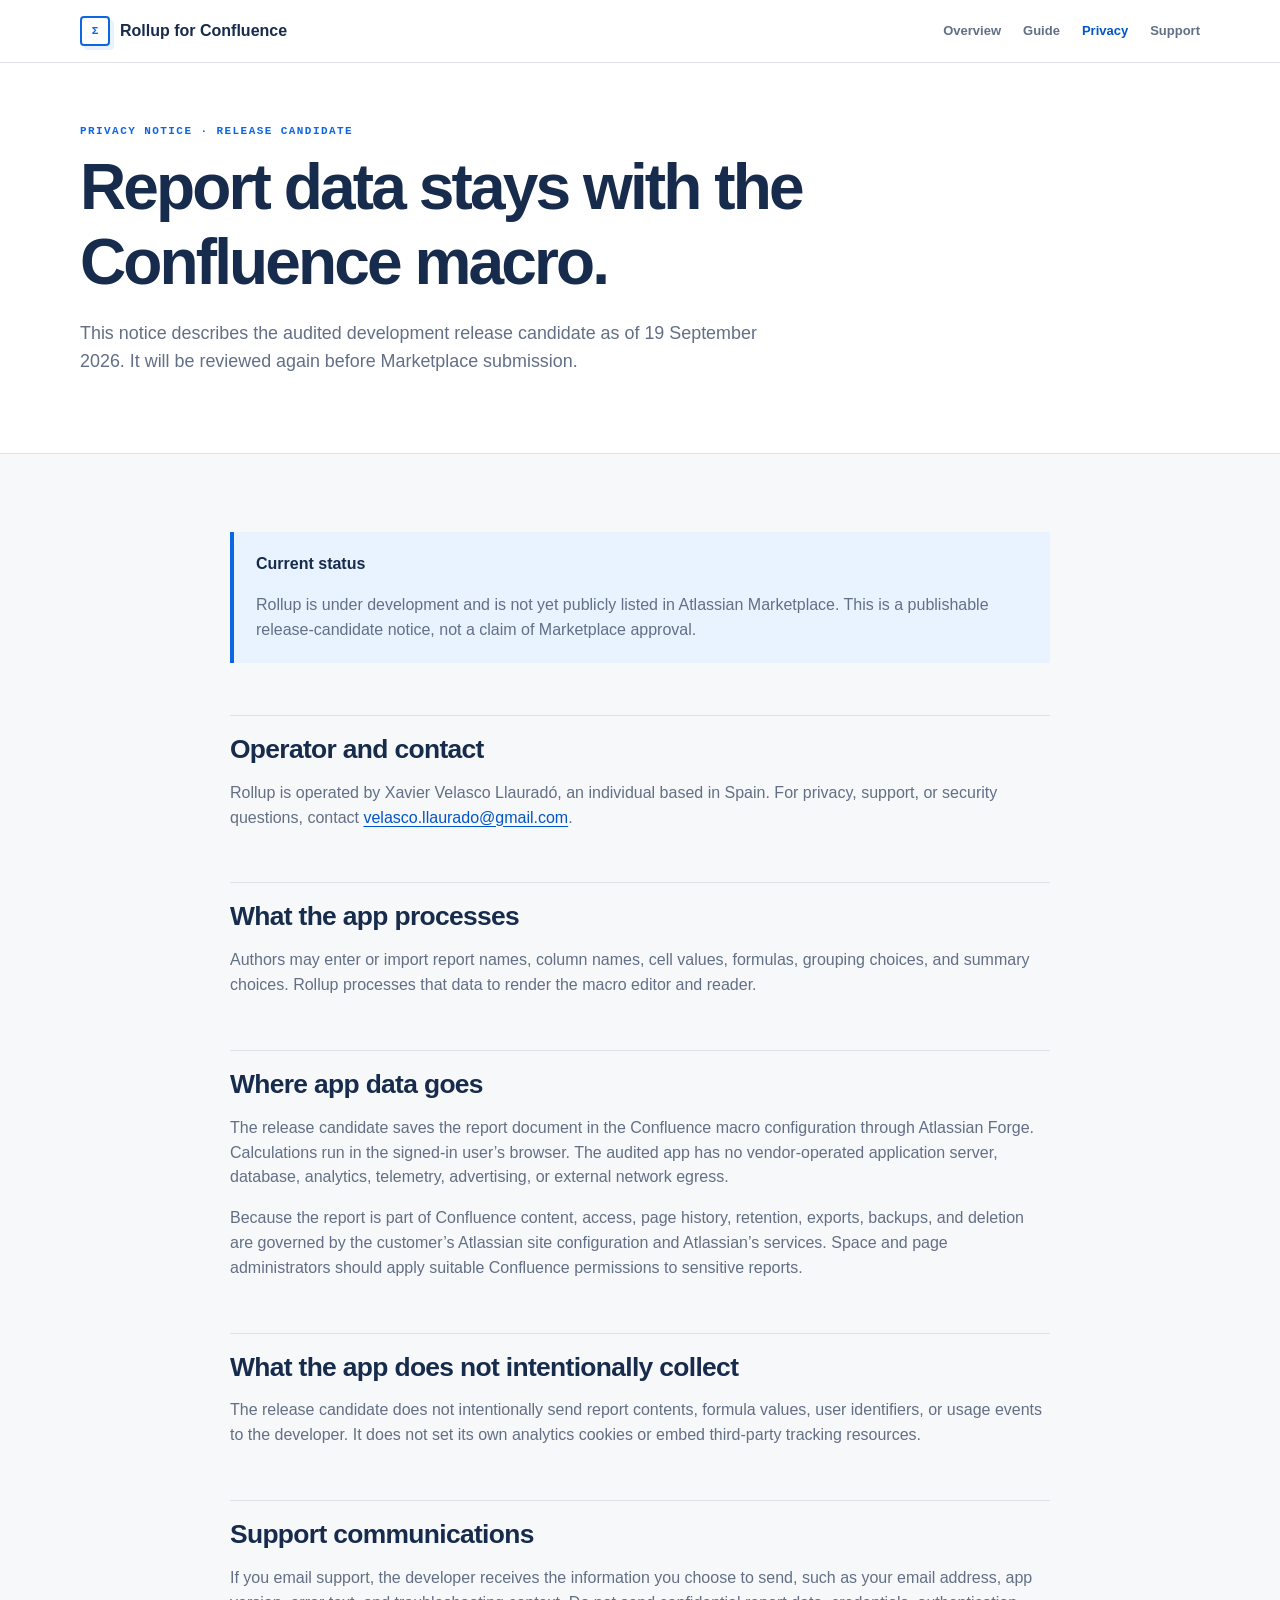
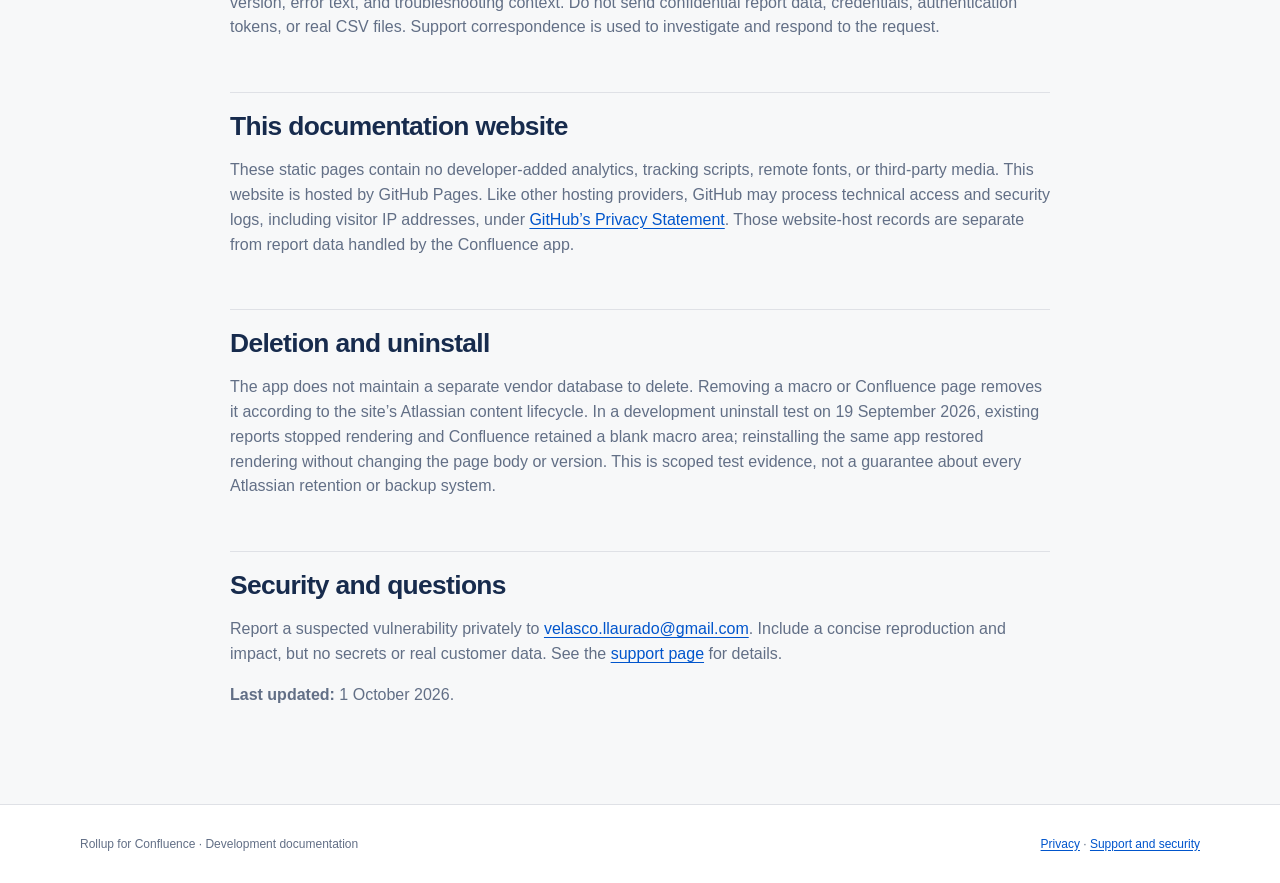
==== privacy.html @ 038e4446 "Publish Rollup release candidate documentation" ====
<!doctype html>
<html lang="en">
  <head>
    <meta charset="utf-8">
    <meta name="viewport" content="width=device-width, initial-scale=1">
    <meta name="description" content="Privacy information for the Rollup for Confluence development release candidate.">
    <title>Privacy · Rollup for Confluence</title>
    <link rel="stylesheet" href="styles.css">
  </head>
  <body>
    <header class="site-header"><div class="nav-shell"><a class="brand" href="index.html"><span class="brand-mark">Σ</span><span>Rollup for Confluence</span></a><nav class="site-nav" aria-label="Main navigation"><a href="index.html">Overview</a><a href="guide.html">Guide</a><a href="privacy.html" aria-current="page">Privacy</a><a href="support.html">Support</a></nav></div></header>
    <main>
      <header class="page-heading"><div class="section"><p class="eyebrow">Privacy notice · release candidate</p><h1>Report data stays with the Confluence macro.</h1><p class="lede">This notice describes the audited development release candidate as of 19 September 2026. It will be reviewed again before Marketplace submission.</p></div></header>
      <article class="prose">
        <div class="callout"><strong>Current status</strong><p>Rollup is under development and is not yet publicly listed in Atlassian Marketplace. This is a publishable release-candidate notice, not a claim of Marketplace approval.</p></div>

        <h2>Operator and contact</h2>
        <p>Rollup is operated by Xavier Velasco Llauradó, an individual based in Spain. For privacy, support, or security questions, contact <a href="mailto:velasco.llaurado@gmail.com">velasco.llaurado@gmail.com</a>.</p>

        <h2>What the app processes</h2>
        <p>Authors may enter or import report names, column names, cell values, formulas, grouping choices, and summary choices. Rollup processes that data to render the macro editor and reader.</p>

        <h2>Where app data goes</h2>
        <p>The release candidate saves the report document in the Confluence macro configuration through Atlassian Forge. Calculations run in the signed-in user’s browser. The audited app has no vendor-operated application server, database, analytics, telemetry, advertising, or external network egress.</p>
        <p>Because the report is part of Confluence content, access, page history, retention, exports, backups, and deletion are governed by the customer’s Atlassian site configuration and Atlassian’s services. Space and page administrators should apply suitable Confluence permissions to sensitive reports.</p>

        <h2>What the app does not intentionally collect</h2>
        <p>The release candidate does not intentionally send report contents, formula values, user identifiers, or usage events to the developer. It does not set its own analytics cookies or embed third-party tracking resources.</p>

        <h2>Support communications</h2>
        <p>If you email support, the developer receives the information you choose to send, such as your email address, app version, error text, and troubleshooting context. Do not send confidential report data, credentials, authentication tokens, or real CSV files. Support correspondence is used to investigate and respond to the request.</p>

        <h2>This documentation website</h2>
        <p>These static pages contain no developer-added analytics, tracking scripts, remote fonts, or third-party media. This website is hosted by GitHub Pages. Like other hosting providers, GitHub may process technical access and security logs, including visitor IP addresses, under <a href="https://docs.github.com/en/site-policy/privacy-policies/github-general-privacy-statement">GitHub’s Privacy Statement</a>. Those website-host records are separate from report data handled by the Confluence app.</p>

        <h2>Deletion and uninstall</h2>
        <p>The app does not maintain a separate vendor database to delete. Removing a macro or Confluence page removes it according to the site’s Atlassian content lifecycle. In a development uninstall test on 19 September 2026, existing reports stopped rendering and Confluence retained a blank macro area; reinstalling the same app restored rendering without changing the page body or version. This is scoped test evidence, not a guarantee about every Atlassian retention or backup system.</p>

        <h2>Security and questions</h2>
        <p>Report a suspected vulnerability privately to <a href="mailto:velasco.llaurado@gmail.com">velasco.llaurado@gmail.com</a>. Include a concise reproduction and impact, but no secrets or real customer data. See the <a href="support.html">support page</a> for details.</p>
        <p><strong>Last updated:</strong> 1 October 2026.</p>
      </article>
    </main>
    <footer class="site-footer"><div class="footer-shell"><span>Rollup for Confluence · Development documentation</span><span><a href="privacy.html">Privacy</a> · <a href="support.html">Support and security</a></span></div></footer>
  </body>
</html>
---- styles.css ----
:root {
  color: #172b4d;
  background: #f7f8f9;
  font-family: Inter, ui-sans-serif, -apple-system, BlinkMacSystemFont, "Segoe UI", sans-serif;
  font-synthesis: none;
  --ink: #172b4d;
  --muted: #626f86;
  --line: #dfe1e6;
  --line-strong: #b7bec9;
  --paper: #ffffff;
  --wash: #f7f8f9;
  --blue: #0c66e4;
  --blue-dark: #0055cc;
  --blue-wash: #e9f2ff;
  --green: #216e4e;
  --green-wash: #dcfff1;
  --orange: #974f0c;
  --orange-wash: #fff3eb;
  --code: ui-monospace, SFMono-Regular, Consolas, "Liberation Mono", monospace;
}

* { box-sizing: border-box; }

html { scroll-behavior: smooth; }

body { margin: 0; line-height: 1.55; }

a { color: var(--blue-dark); text-underline-offset: 0.18em; }
a:hover { color: var(--blue); }
a:focus-visible, summary:focus-visible { outline: 3px solid #85b8ff; outline-offset: 3px; }

code {
  padding: 0.12em 0.3em;
  border-radius: 3px;
  color: #44546f;
  background: #e9edf2;
  font-family: var(--code);
  font-size: 0.9em;
}

.site-header {
  position: sticky;
  z-index: 10;
  top: 0;
  border-bottom: 1px solid var(--line);
  background: rgb(255 255 255 / 94%);
  backdrop-filter: blur(12px);
}

.nav-shell {
  display: flex;
  width: min(1120px, calc(100% - 40px));
  min-height: 62px;
  margin: 0 auto;
  justify-content: space-between;
  align-items: center;
  gap: 24px;
}

.brand {
  display: inline-flex;
  align-items: center;
  gap: 10px;
  color: var(--ink);
  font-weight: 750;
  text-decoration: none;
}

.brand-mark {
  display: grid;
  width: 30px;
  height: 30px;
  border: 2px solid var(--blue);
  border-radius: 4px;
  place-items: center;
  color: var(--blue);
  font: 800 11px/1 var(--code);
  box-shadow: 4px 4px 0 var(--blue-wash);
}

.site-nav { display: flex; gap: 22px; font-size: 13px; font-weight: 650; }
.site-nav a { color: var(--muted); text-decoration: none; }
.site-nav a[aria-current="page"] { color: var(--blue-dark); }

main { min-height: calc(100vh - 190px); }

.hero {
  border-bottom: 1px solid var(--line);
  background:
    linear-gradient(90deg, transparent calc(50% - 560px), rgb(12 102 228 / 8%) calc(50% - 559px), transparent calc(50% - 558px)),
    var(--paper);
}

.hero-shell {
  display: grid;
  width: min(1120px, calc(100% - 40px));
  margin: 0 auto;
  padding: 80px 0 70px;
  grid-template-columns: 1.12fr 0.88fr;
  gap: 70px;
  align-items: center;
}

.eyebrow {
  margin: 0 0 12px;
  color: var(--blue);
  font: 750 11px/1.2 var(--code);
  letter-spacing: 0.13em;
  text-transform: uppercase;
}

h1, h2, h3 { margin-top: 0; color: var(--ink); line-height: 1.17; }
h1 { max-width: 770px; margin-bottom: 20px; font-size: clamp(2.5rem, 5.6vw, 4.9rem); letter-spacing: -0.045em; }
h2 { margin-bottom: 13px; font-size: clamp(1.55rem, 3vw, 2.35rem); letter-spacing: -0.025em; }
h3 { margin-bottom: 8px; font-size: 1rem; }

.lede { max-width: 680px; margin: 0 0 26px; color: var(--muted); font-size: 1.12rem; }

.status-line {
  display: flex;
  flex-wrap: wrap;
  gap: 9px 18px;
  align-items: center;
  color: var(--muted);
  font-size: 13px;
}

.badge {
  display: inline-flex;
  padding: 5px 9px;
  border: 1px solid #f5cd47;
  border-radius: 999px;
  color: var(--orange);
  background: var(--orange-wash);
  font: 700 11px/1.2 var(--code);
  letter-spacing: 0.04em;
  text-transform: uppercase;
}

.formula-card {
  overflow: hidden;
  border: 1px solid var(--line-strong);
  border-top: 3px solid var(--blue);
  border-radius: 6px;
  background: var(--paper);
  box-shadow: 8px 10px 0 var(--blue-wash);
}

.formula-card header { padding: 13px 16px; border-bottom: 1px solid var(--line); color: var(--muted); font: 700 11px/1.2 var(--code); text-transform: uppercase; }
.formula-card ol { margin: 0; padding: 0; list-style: none; }
.formula-card li { display: grid; padding: 14px 16px; border-bottom: 1px solid var(--line); grid-template-columns: 32px 1fr; gap: 10px; align-items: baseline; }
.formula-card li:last-child { border-bottom: 0; }
.formula-card li span { color: var(--blue); font: 700 11px/1 var(--code); }
.formula-card code { overflow-wrap: anywhere; }

.section { width: min(1120px, calc(100% - 40px)); margin: 0 auto; padding: 70px 0; }
.section + .section { border-top: 1px solid var(--line); }
.section-heading { display: grid; margin-bottom: 30px; grid-template-columns: minmax(250px, 0.8fr) 1.2fr; gap: 70px; align-items: end; }
.section-heading p { margin: 0; color: var(--muted); }

.feature-grid { display: grid; border: 1px solid var(--line); border-radius: 6px; background: var(--paper); grid-template-columns: repeat(3, 1fr); }
.feature { min-height: 190px; padding: 24px; border-right: 1px solid var(--line); border-bottom: 1px solid var(--line); }
.feature:nth-child(3n) { border-right: 0; }
.feature:nth-last-child(-n + 3) { border-bottom: 0; }
.feature-number { display: block; margin-bottom: 34px; color: var(--blue); font: 750 11px/1 var(--code); }
.feature p { margin: 0; color: var(--muted); font-size: 14px; }

.proof {
  display: grid;
  grid-template-columns: 0.9fr 1.1fr;
  gap: 54px;
  align-items: start;
}
.proof-copy { position: sticky; top: 96px; }
.proof-copy p, .prose p, .prose li { color: var(--muted); }
.proof-list { margin: 24px 0 0; padding: 0; list-style: none; border-top: 1px solid var(--line); }
.proof-list li { display: flex; padding: 11px 0; border-bottom: 1px solid var(--line); justify-content: space-between; gap: 20px; font-size: 13px; }
.proof-list strong { color: var(--ink); font-family: var(--code); }
.proof figure { margin: 0; }
.proof img { display: block; width: 100%; border: 1px solid var(--line-strong); border-radius: 5px; background: var(--paper); box-shadow: 0 10px 28px rgb(9 30 66 / 10%); }
figcaption { margin-top: 10px; color: var(--muted); font-size: 12px; }

.callout { padding: 20px 22px; border-left: 4px solid var(--blue); background: var(--blue-wash); }
.callout p:last-child { margin-bottom: 0; }
.callout--plain { border-color: var(--line-strong); background: var(--paper); }

.page-heading { border-bottom: 1px solid var(--line); background: var(--paper); }
.page-heading .section { padding-top: 62px; padding-bottom: 52px; }
.page-heading h1 { max-width: 900px; font-size: clamp(2.3rem, 5vw, 4rem); }

.prose { width: min(820px, calc(100% - 40px)); margin: 0 auto; padding: 52px 0 80px; }
.prose h2 { margin-top: 52px; padding-top: 18px; border-top: 1px solid var(--line); font-size: 1.65rem; }
.prose h3 { margin-top: 30px; }
.prose li + li { margin-top: 8px; }
.prose .callout { margin: 26px 0; }
.recipe-list { margin: 20px 0; padding: 0; list-style: none; }
.recipe-list li { display: grid; padding: 11px 0; border-bottom: 1px solid var(--line); grid-template-columns: minmax(240px, 0.85fr) 1.15fr; gap: 22px; }
.recipe-list code { width: max-content; max-width: 100%; overflow-wrap: anywhere; }
.recipe-list span { font-size: 13px; }

.facts { width: 100%; border-collapse: collapse; margin: 22px 0; background: var(--paper); font-size: 14px; }
.facts th, .facts td { padding: 11px 13px; border: 1px solid var(--line); text-align: left; vertical-align: top; }
.facts th { width: 31%; color: var(--ink); background: var(--wash); }

.site-footer { border-top: 1px solid var(--line); background: var(--paper); }
.footer-shell { display: flex; width: min(1120px, calc(100% - 40px)); margin: 0 auto; padding: 30px 0; justify-content: space-between; gap: 20px; color: var(--muted); font-size: 12px; }

@media (max-width: 780px) {
  .site-header { position: static; }
  .nav-shell, .footer-shell { align-items: flex-start; flex-direction: column; }
  .site-nav { width: 100%; overflow-x: auto; padding-bottom: 3px; }
  .hero-shell, .proof, .section-heading { grid-template-columns: 1fr; gap: 34px; }
  .hero-shell { padding: 55px 0; }
  .feature-grid { grid-template-columns: 1fr; }
  .feature { min-height: 0; border-right: 0; }
  .feature:nth-last-child(-n + 3) { border-bottom: 1px solid var(--line); }
  .feature:last-child { border-bottom: 0; }
  .feature-number { margin-bottom: 18px; }
  .proof-copy { position: static; }
  .recipe-list li { grid-template-columns: 1fr; gap: 7px; }
}

@media (prefers-reduced-motion: reduce) { html { scroll-behavior: auto; } }

@media print {
  .site-header { position: static; }
  .site-nav { display: none; }
  .hero-shell, .proof { grid-template-columns: 1fr; }
  .proof-copy { position: static; }
}
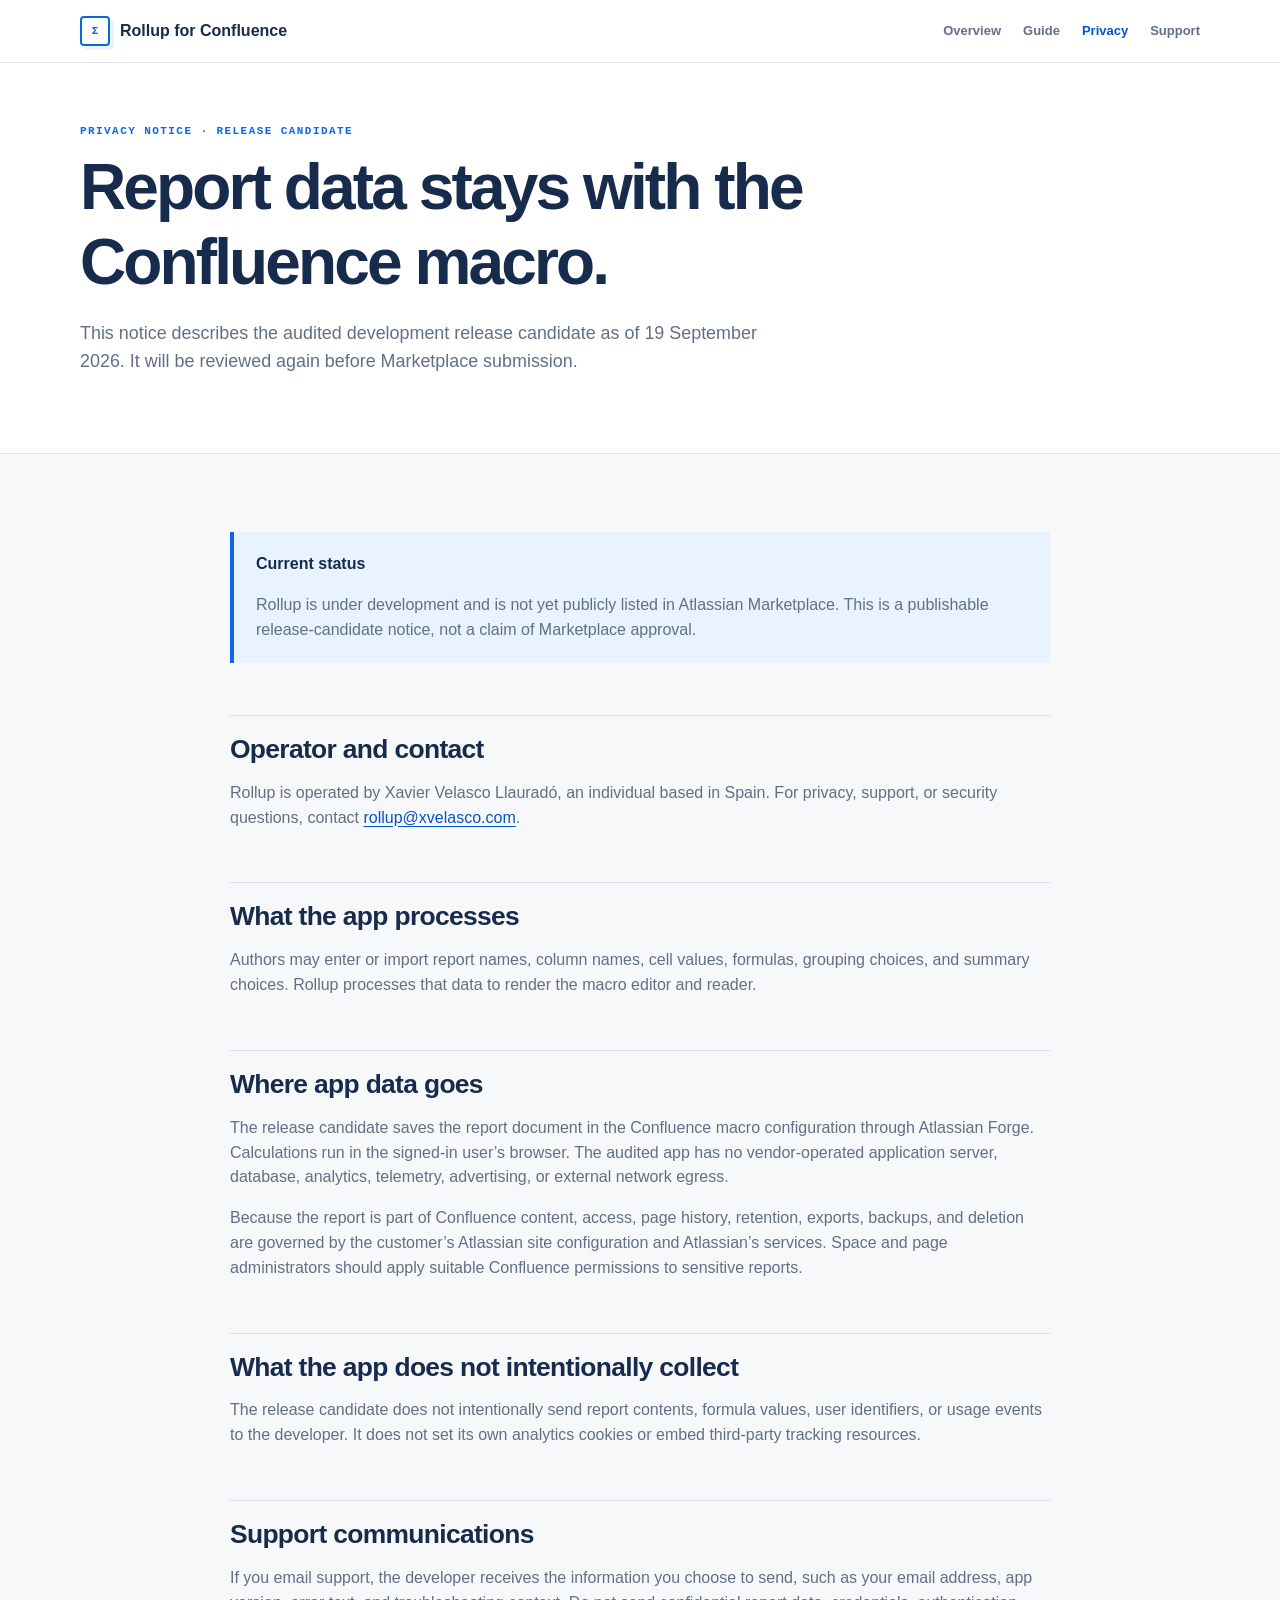
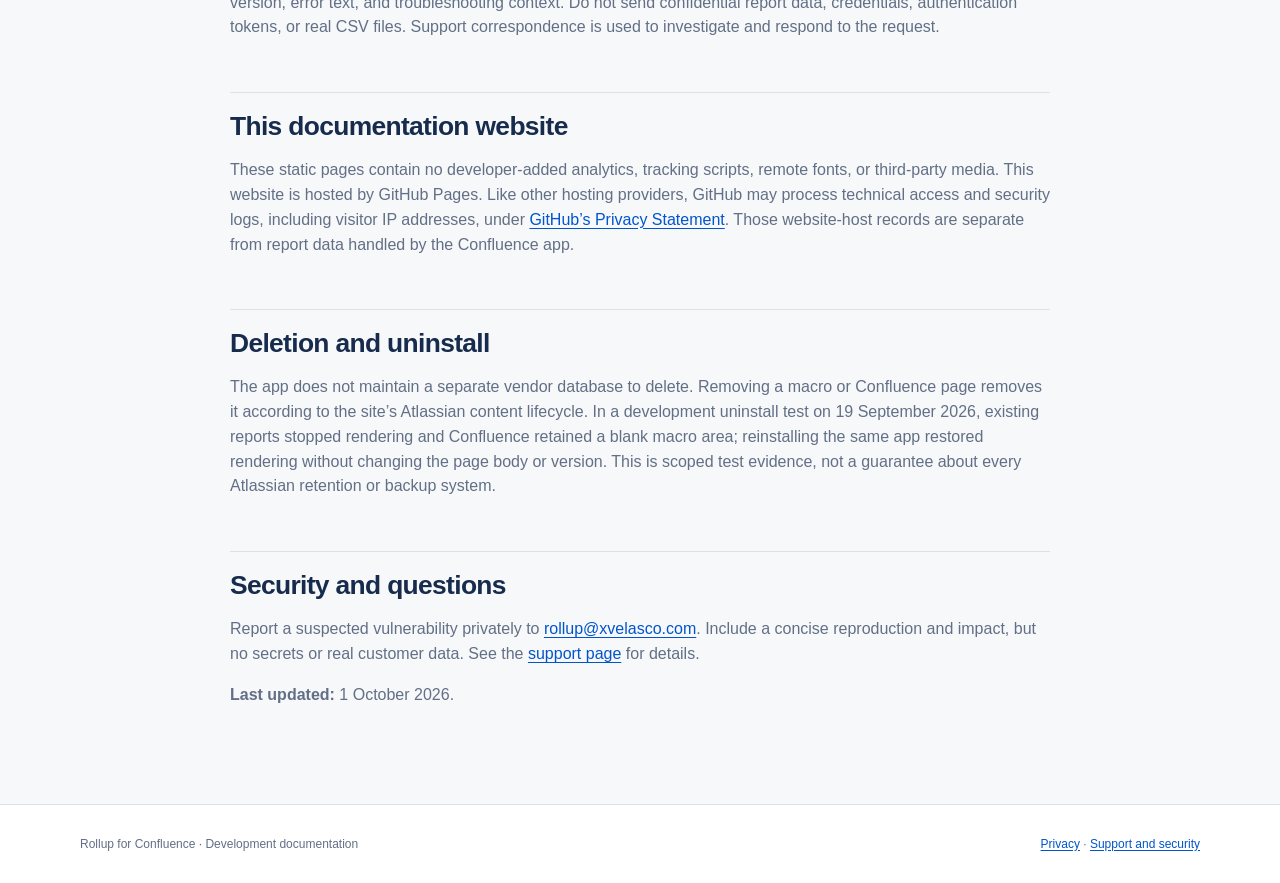
==== commit 8f50c32b: "Use verified domain support address" ====
--- a/privacy.html
+++ b/privacy.html
@@ -15,7 +15,7 @@
         <div class="callout"><strong>Current status</strong><p>Rollup is under development and is not yet publicly listed in Atlassian Marketplace. This is a publishable release-candidate notice, not a claim of Marketplace approval.</p></div>
 
         <h2>Operator and contact</h2>
-        <p>Rollup is operated by Xavier Velasco Llauradó, an individual based in Spain. For privacy, support, or security questions, contact <a href="mailto:velasco.llaurado@gmail.com">velasco.llaurado@gmail.com</a>.</p>
+        <p>Rollup is operated by Xavier Velasco Llauradó, an individual based in Spain. For privacy, support, or security questions, contact <a href="mailto:rollup@xvelasco.com">rollup@xvelasco.com</a>.</p>
 
         <h2>What the app processes</h2>
         <p>Authors may enter or import report names, column names, cell values, formulas, grouping choices, and summary choices. Rollup processes that data to render the macro editor and reader.</p>
@@ -37,7 +37,7 @@
         <p>The app does not maintain a separate vendor database to delete. Removing a macro or Confluence page removes it according to the site’s Atlassian content lifecycle. In a development uninstall test on 19 September 2026, existing reports stopped rendering and Confluence retained a blank macro area; reinstalling the same app restored rendering without changing the page body or version. This is scoped test evidence, not a guarantee about every Atlassian retention or backup system.</p>
 
         <h2>Security and questions</h2>
-        <p>Report a suspected vulnerability privately to <a href="mailto:velasco.llaurado@gmail.com">velasco.llaurado@gmail.com</a>. Include a concise reproduction and impact, but no secrets or real customer data. See the <a href="support.html">support page</a> for details.</p>
+        <p>Report a suspected vulnerability privately to <a href="mailto:rollup@xvelasco.com">rollup@xvelasco.com</a>. Include a concise reproduction and impact, but no secrets or real customer data. See the <a href="support.html">support page</a> for details.</p>
         <p><strong>Last updated:</strong> 1 October 2026.</p>
       </article>
     </main>
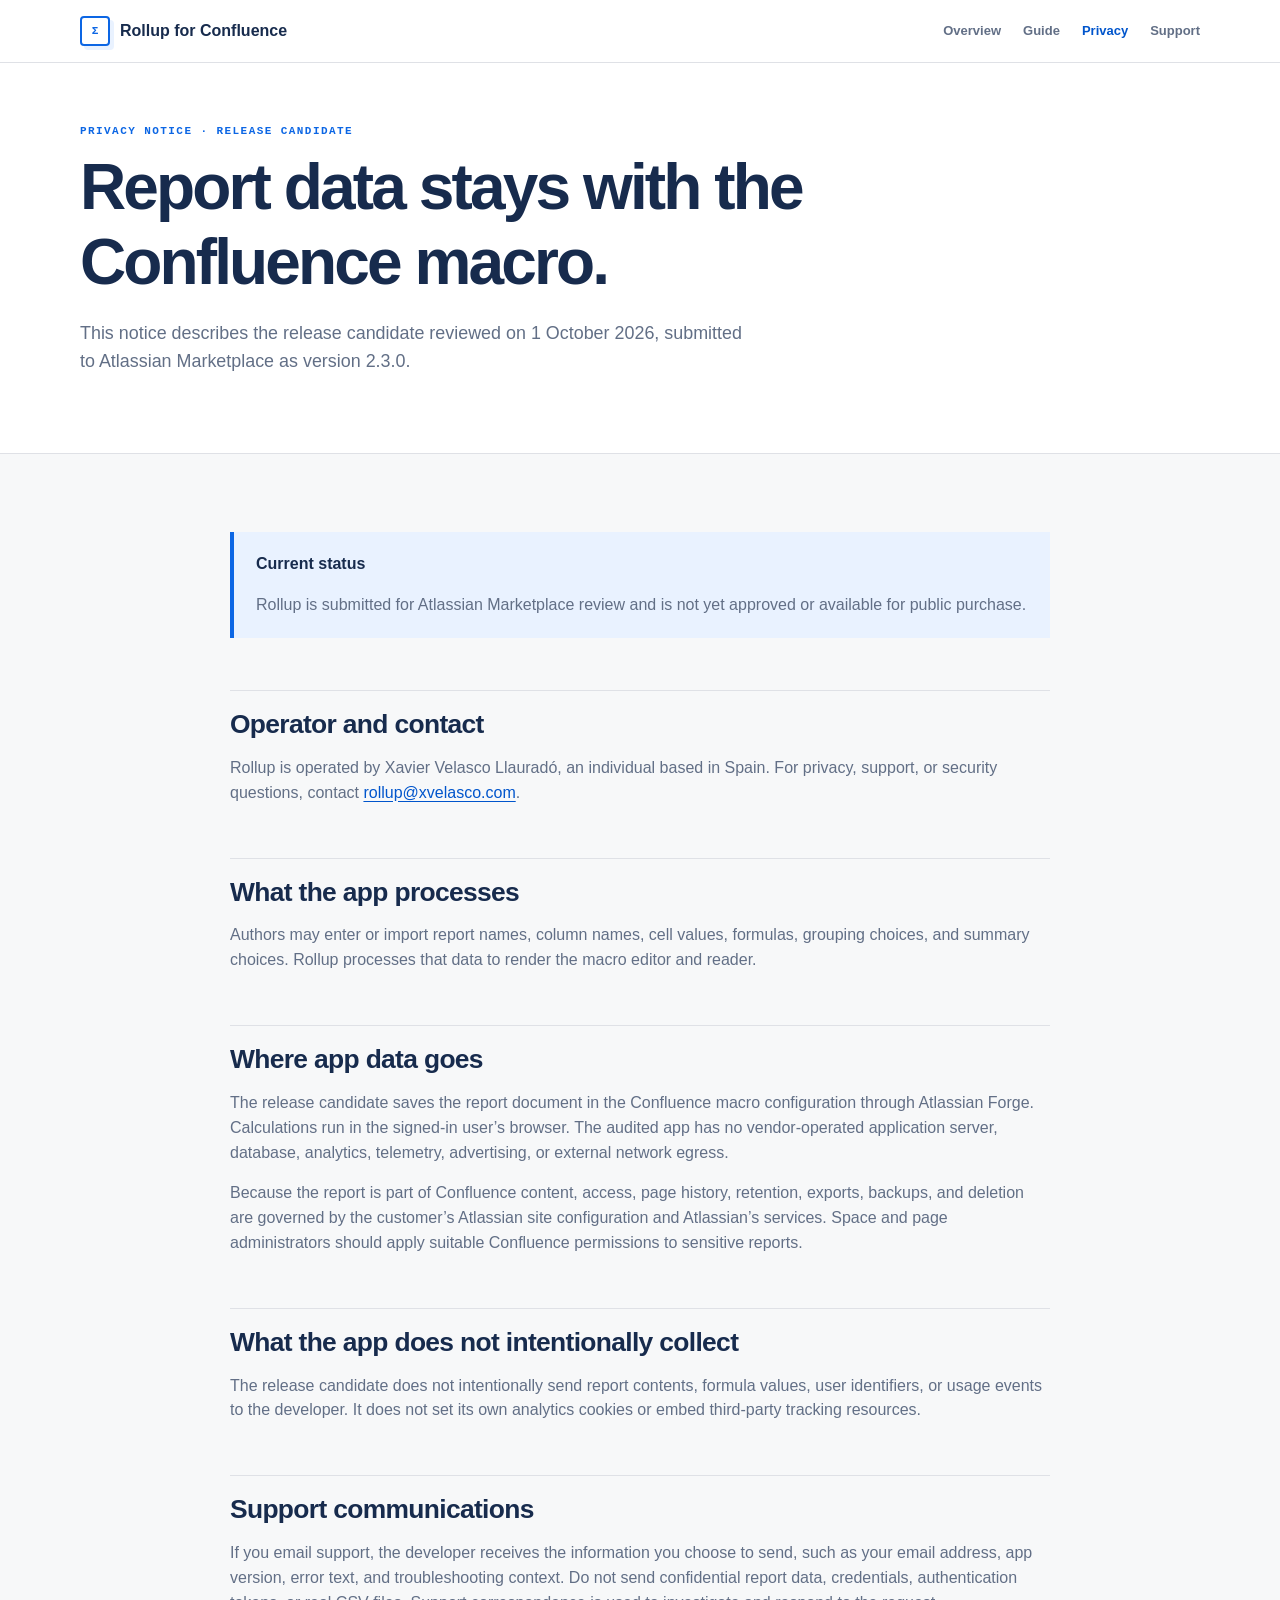
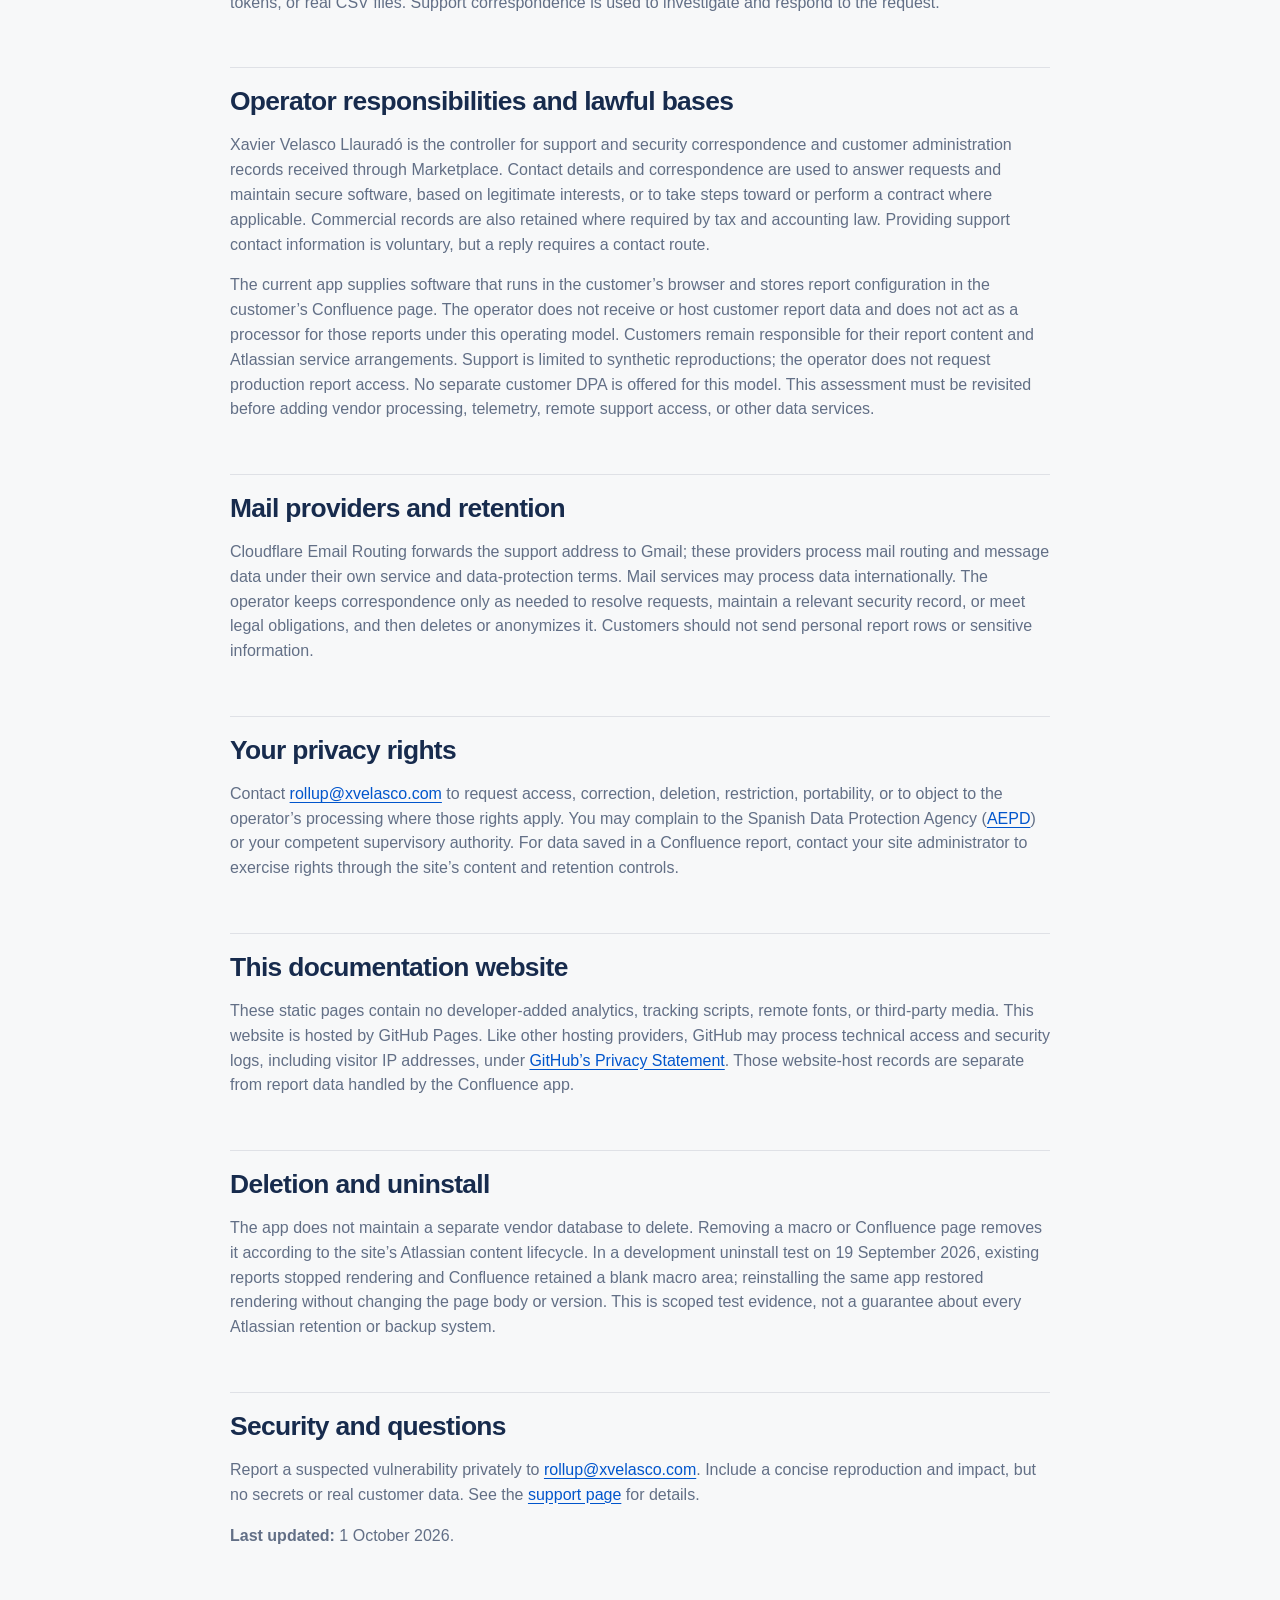
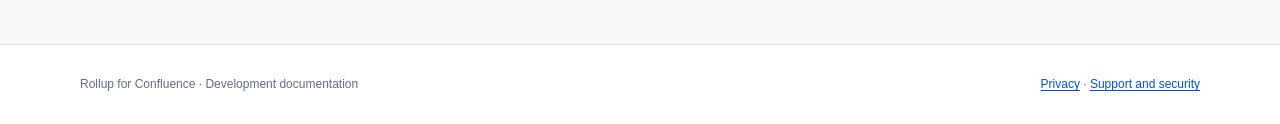
==== commit ab42e2f6: "Describe current privacy roles and support data handling" ====
--- a/privacy.html
+++ b/privacy.html
@@ -10,9 +10,9 @@
   <body>
     <header class="site-header"><div class="nav-shell"><a class="brand" href="index.html"><span class="brand-mark">Σ</span><span>Rollup for Confluence</span></a><nav class="site-nav" aria-label="Main navigation"><a href="index.html">Overview</a><a href="guide.html">Guide</a><a href="privacy.html" aria-current="page">Privacy</a><a href="support.html">Support</a></nav></div></header>
     <main>
-      <header class="page-heading"><div class="section"><p class="eyebrow">Privacy notice · release candidate</p><h1>Report data stays with the Confluence macro.</h1><p class="lede">This notice describes the audited development release candidate as of 19 September 2026. It will be reviewed again before Marketplace submission.</p></div></header>
+      <header class="page-heading"><div class="section"><p class="eyebrow">Privacy notice · release candidate</p><h1>Report data stays with the Confluence macro.</h1><p class="lede">This notice describes the release candidate reviewed on 1 October 2026, submitted to Atlassian Marketplace as version 2.3.0.</p></div></header>
       <article class="prose">
-        <div class="callout"><strong>Current status</strong><p>Rollup is under development and is not yet publicly listed in Atlassian Marketplace. This is a publishable release-candidate notice, not a claim of Marketplace approval.</p></div>
+        <div class="callout"><strong>Current status</strong><p>Rollup is submitted for Atlassian Marketplace review and is not yet approved or available for public purchase.</p></div>
 
         <h2>Operator and contact</h2>
         <p>Rollup is operated by Xavier Velasco Llauradó, an individual based in Spain. For privacy, support, or security questions, contact <a href="mailto:rollup@xvelasco.com">rollup@xvelasco.com</a>.</p>
@@ -30,6 +30,14 @@
         <h2>Support communications</h2>
         <p>If you email support, the developer receives the information you choose to send, such as your email address, app version, error text, and troubleshooting context. Do not send confidential report data, credentials, authentication tokens, or real CSV files. Support correspondence is used to investigate and respond to the request.</p>
 
+        <h2>Operator responsibilities and lawful bases</h2>
+        <p>Xavier Velasco Llauradó is the controller for support and security correspondence and customer administration records received through Marketplace. Contact details and correspondence are used to answer requests and maintain secure software, based on legitimate interests, or to take steps toward or perform a contract where applicable. Commercial records are also retained where required by tax and accounting law. Providing support contact information is voluntary, but a reply requires a contact route.</p>
+        <p>The current app supplies software that runs in the customer’s browser and stores report configuration in the customer’s Confluence page. The operator does not receive or host customer report data and does not act as a processor for those reports under this operating model. Customers remain responsible for their report content and Atlassian service arrangements. Support is limited to synthetic reproductions; the operator does not request production report access. No separate customer DPA is offered for this model. This assessment must be revisited before adding vendor processing, telemetry, remote support access, or other data services.</p>
+        <h2>Mail providers and retention</h2>
+        <p>Cloudflare Email Routing forwards the support address to Gmail; these providers process mail routing and message data under their own service and data-protection terms. Mail services may process data internationally. The operator keeps correspondence only as needed to resolve requests, maintain a relevant security record, or meet legal obligations, and then deletes or anonymizes it. Customers should not send personal report rows or sensitive information.</p>
+        <h2>Your privacy rights</h2>
+        <p>Contact <a href="mailto:rollup@xvelasco.com">rollup@xvelasco.com</a> to request access, correction, deletion, restriction, portability, or to object to the operator’s processing where those rights apply. You may complain to the Spanish Data Protection Agency (<a href="https://www.aepd.es/">AEPD</a>) or your competent supervisory authority. For data saved in a Confluence report, contact your site administrator to exercise rights through the site’s content and retention controls.</p>
+
         <h2>This documentation website</h2>
         <p>These static pages contain no developer-added analytics, tracking scripts, remote fonts, or third-party media. This website is hosted by GitHub Pages. Like other hosting providers, GitHub may process technical access and security logs, including visitor IP addresses, under <a href="https://docs.github.com/en/site-policy/privacy-policies/github-general-privacy-statement">GitHub’s Privacy Statement</a>. Those website-host records are separate from report data handled by the Confluence app.</p>
 
